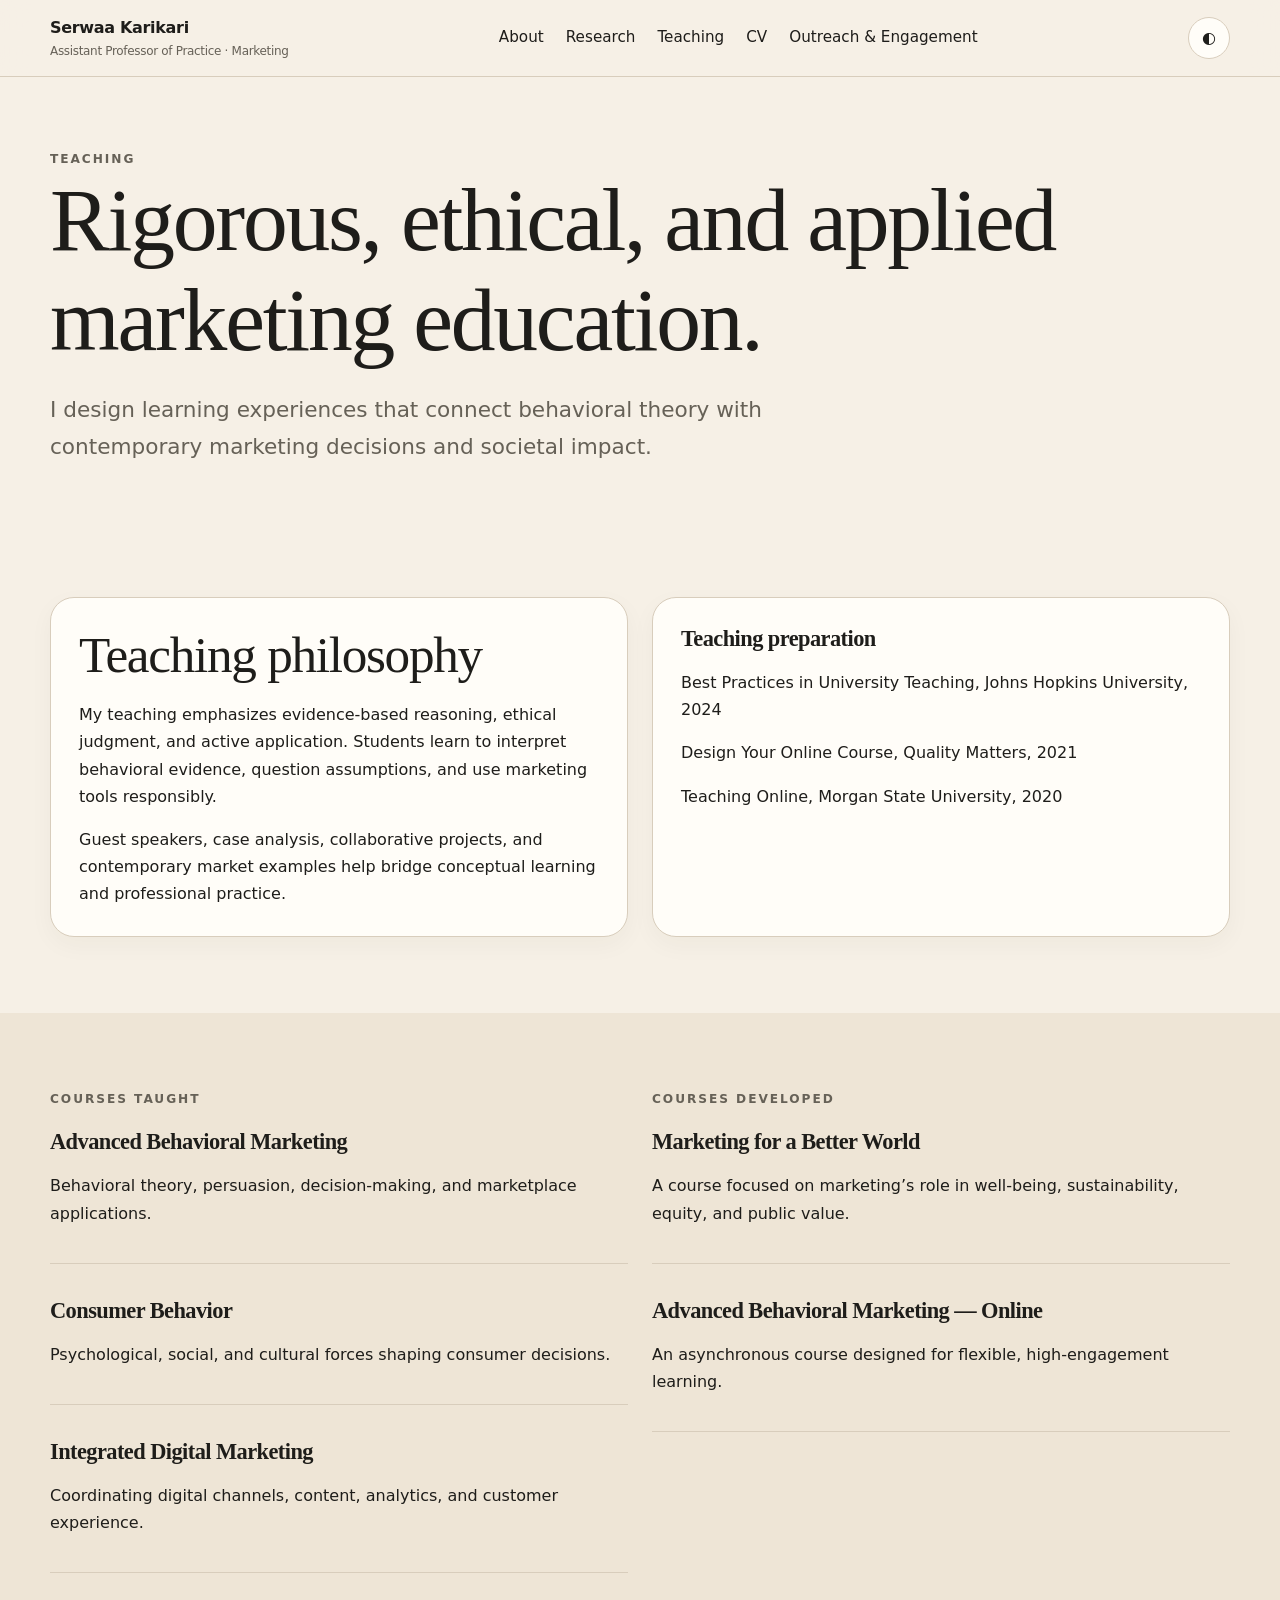
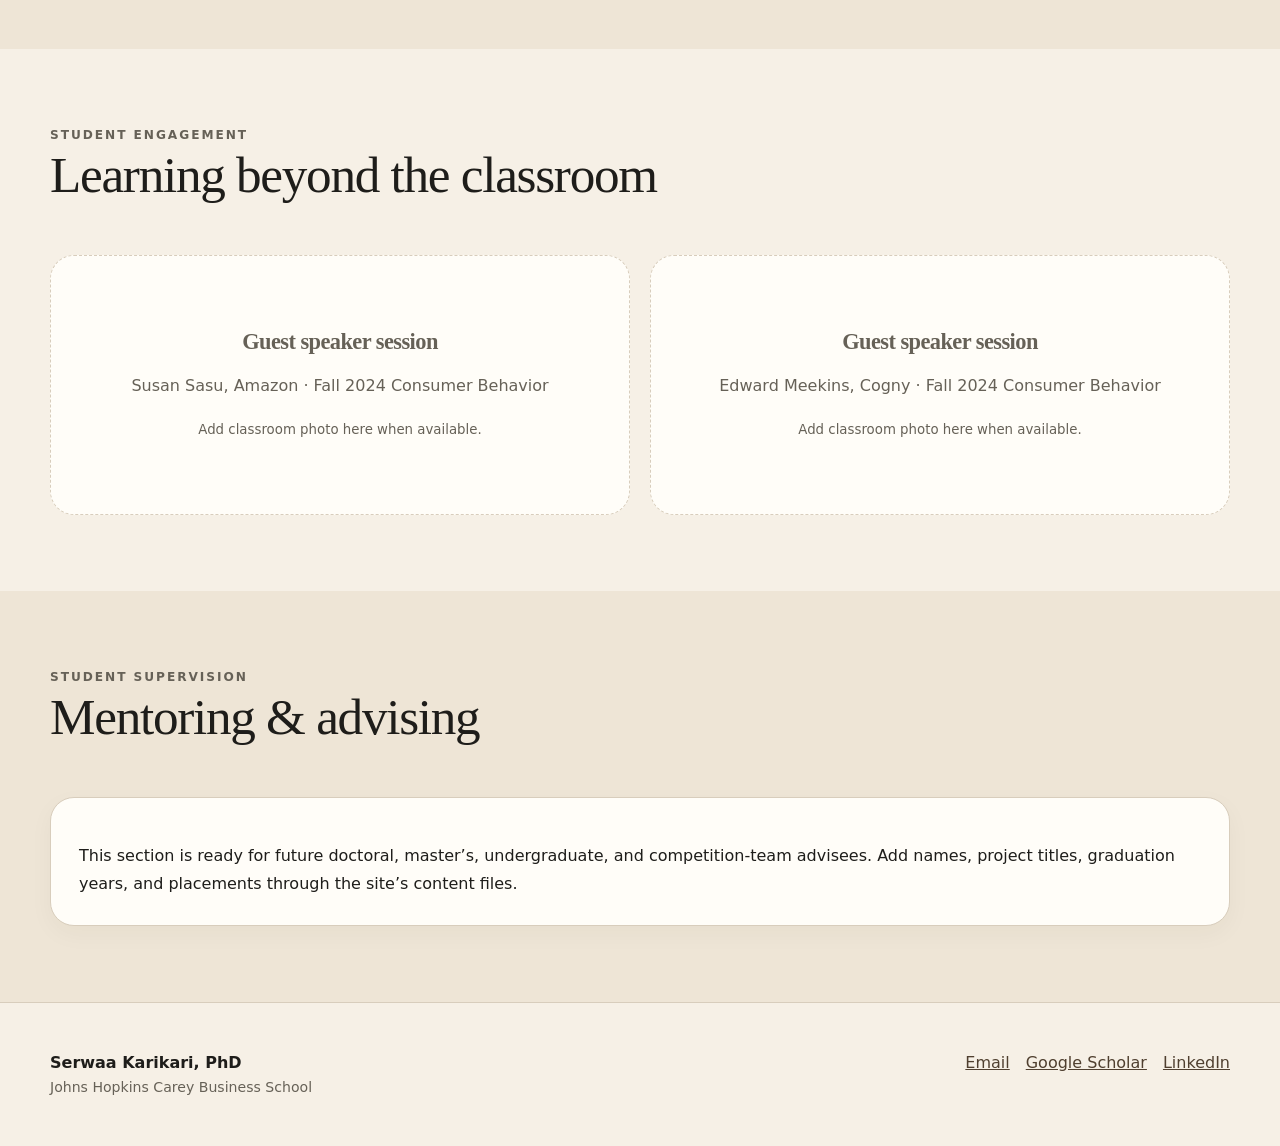
==== teaching.html @ 2c8d5670 "Add files via upload" ====
<!doctype html><html lang="en"><head><meta charset="utf-8"><meta name="viewport" content="width=device-width,initial-scale=1"><title>Teaching | Serwaa Karikari</title><link rel="stylesheet" href="css/style.css"></head><body><a class="skip-link" href="#main">Skip to content</a><header class="site-header"><div class="container nav-wrap"><a class="brand" href="index.html">Serwaa Karikari<small>Assistant Professor of Practice · Marketing</small></a><button class="menu-toggle" data-menu-toggle aria-label="Open navigation">☰</button><nav class="nav" aria-label="Primary"><a href="about.html">About</a><a href="research.html">Research</a><a href="teaching.html">Teaching</a><a href="cv.html">CV</a><a href="outreach.html">Outreach &amp; Engagement</a></nav><button class="theme-toggle" data-theme-toggle aria-label="Switch color theme">◐</button></div></header><main id="main"><section class="page-hero"><div class="container"><div class="eyebrow">Teaching</div><h1>Rigorous, ethical, and applied marketing education.</h1><p class="lede">I design learning experiences that connect behavioral theory with contemporary marketing decisions and societal impact.</p></div></section><section class="section"><div class="container grid-2"><div class="card reveal"><h2>Teaching philosophy</h2><p>My teaching emphasizes evidence-based reasoning, ethical judgment, and active application. Students learn to interpret behavioral evidence, question assumptions, and use marketing tools responsibly.</p><p>Guest speakers, case analysis, collaborative projects, and contemporary market examples help bridge conceptual learning and professional practice.</p></div><div class="card reveal"><h3>Teaching preparation</h3><p>Best Practices in University Teaching, Johns Hopkins University, 2024</p><p>Design Your Online Course, Quality Matters, 2021</p><p>Teaching Online, Morgan State University, 2020</p></div></div></section><section class="section alt"><div class="container"><div class="grid-2"><div><div class="eyebrow">Courses taught</div><div class="course-list"><div class="course reveal"><h3>Advanced Behavioral Marketing</h3><p>Behavioral theory, persuasion, decision-making, and marketplace applications.</p></div><div class="course reveal"><h3>Consumer Behavior</h3><p>Psychological, social, and cultural forces shaping consumer decisions.</p></div><div class="course reveal"><h3>Integrated Digital Marketing</h3><p>Coordinating digital channels, content, analytics, and customer experience.</p></div></div></div><div><div class="eyebrow">Courses developed</div><div class="course-list"><div class="course reveal"><h3>Marketing for a Better World</h3><p>A course focused on marketing’s role in well-being, sustainability, equity, and public value.</p></div><div class="course reveal"><h3>Advanced Behavioral Marketing — Online</h3><p>An asynchronous course designed for flexible, high-engagement learning.</p></div></div></div></div></div></section><section class="section"><div class="container"><div class="section-head"><div><div class="eyebrow">Student engagement</div><h2>Learning beyond the classroom</h2></div></div><div class="gallery"><div class="gallery-placeholder reveal"><div><h3>Guest speaker session</h3><p>Susan Sasu, Amazon · Fall 2024 Consumer Behavior</p><small>Add classroom photo here when available.</small></div></div><div class="gallery-placeholder reveal"><div><h3>Guest speaker session</h3><p>Edward Meekins, Cogny · Fall 2024 Consumer Behavior</p><small>Add classroom photo here when available.</small></div></div></div></div></section><section class="section alt"><div class="container"><div class="section-head"><div><div class="eyebrow">Student supervision</div><h2>Mentoring &amp; advising</h2></div></div><div class="card"><p>This section is ready for future doctoral, master’s, undergraduate, and competition-team advisees. Add names, project titles, graduation years, and placements through the site’s content files.</p></div></div></section></main><footer class="footer"><div class="container footer-grid"><div><strong>Serwaa Karikari, PhD</strong><div class="meta">Johns Hopkins Carey Business School</div></div><div class="footer-links"><a href="mailto:serwaa.karikari@jhu.edu">Email</a><a href="https://scholar.google.com/citations?user=FszX7wsAAAAJ&hl=en" target="_blank" rel="noopener">Google Scholar</a><a href="https://www.linkedin.com/in/serwaa-karikari-ph-d-89737316" target="_blank" rel="noopener">LinkedIn</a></div></div></footer><script src="js/main.js"></script></body></html>
---- css/style.css ----
:root{--bg:#f6f0e6;--surface:#fffdf8;--surface-2:#eee5d6;--text:#1e1d1a;--muted:#666157;--line:#d8cdbc;--link:#4f3f2f;--shadow:0 18px 50px rgba(50,43,34,.10);--radius:24px;--serif:Georgia,'Times New Roman',serif;--sans:Inter,ui-sans-serif,system-ui,-apple-system,BlinkMacSystemFont,'Segoe UI',sans-serif}
[data-theme='dark']{--bg:#171614;--surface:#211f1c;--surface-2:#2b2824;--text:#f5efe6;--muted:#bbb2a7;--line:#3b3731;--link:#e7d9c8;--shadow:0 18px 50px rgba(0,0,0,.25)}
*{box-sizing:border-box}html{scroll-behavior:smooth}body{margin:0;background:var(--bg);color:var(--text);font-family:var(--sans);line-height:1.7}img{max-width:100%;display:block}a{color:var(--link)}button,input,select{font:inherit}.container{width:min(1180px,calc(100% - 36px));margin:auto}.skip-link{position:absolute;left:-9999px}.skip-link:focus{left:16px;top:16px;background:var(--surface);padding:12px;z-index:999}
.site-header{position:sticky;top:0;z-index:50;background:color-mix(in srgb,var(--bg) 88%,transparent);backdrop-filter:blur(14px);border-bottom:1px solid var(--line)}.nav-wrap{display:flex;align-items:center;justify-content:space-between;min-height:76px;gap:24px}.brand{text-decoration:none;color:var(--text);font-weight:750;letter-spacing:-.02em}.brand small{display:block;font-weight:500;color:var(--muted);font-size:.75rem}.nav{display:flex;align-items:center;gap:22px}.nav a{text-decoration:none;color:var(--text);font-size:.95rem}.nav a[aria-current='page']{font-weight:750}.theme-toggle{border:1px solid var(--line);background:var(--surface);color:var(--text);width:42px;height:42px;border-radius:999px;cursor:pointer}.menu-toggle{display:none;border:0;background:transparent;color:var(--text);font-size:1.5rem}
.hero{padding:84px 0 66px}.hero-grid{display:grid;grid-template-columns:1.2fr .8fr;gap:64px;align-items:center}.eyebrow{text-transform:uppercase;letter-spacing:.16em;font-size:.76rem;font-weight:800;color:var(--muted)}h1,h2,h3{font-family:var(--serif);line-height:1.12;letter-spacing:-.025em;margin:0 0 18px}h1{font-size:clamp(3rem,7vw,6.4rem);font-weight:500}h2{font-size:clamp(2rem,4vw,3.4rem);font-weight:500}h3{font-size:1.4rem}.lede{font-size:clamp(1.1rem,2vw,1.35rem);color:var(--muted);max-width:760px}.hero-actions,.inline-actions{display:flex;gap:14px;flex-wrap:wrap;margin-top:28px}.btn{display:inline-flex;align-items:center;justify-content:center;padding:13px 20px;border-radius:999px;border:1px solid var(--text);text-decoration:none;font-weight:700}.btn.primary{background:var(--text);color:var(--bg)}.btn.secondary{background:transparent;color:var(--text)}.portrait{background:var(--surface);padding:14px;border-radius:36px;box-shadow:var(--shadow)}.portrait img{border-radius:26px;aspect-ratio:4/5;object-fit:cover;object-position:center top}
.section{padding:76px 0}.section.alt{background:var(--surface-2)}.section-head{display:flex;justify-content:space-between;align-items:end;gap:24px;margin-bottom:34px}.section-head p{max-width:650px;color:var(--muted)}.grid-3{display:grid;grid-template-columns:repeat(3,1fr);gap:20px}.grid-2{display:grid;grid-template-columns:repeat(2,1fr);gap:24px}.card{background:var(--surface);border:1px solid var(--line);border-radius:var(--radius);padding:28px;box-shadow:0 8px 24px rgba(50,43,34,.04)}.card p:last-child{margin-bottom:0}.meta{font-size:.88rem;color:var(--muted)}.tag-list{display:flex;flex-wrap:wrap;gap:8px;margin-top:18px}.tag{border:1px solid var(--line);border-radius:999px;padding:6px 10px;font-size:.8rem}.stats{display:grid;grid-template-columns:repeat(4,1fr);gap:14px}.stat{padding:24px;border-top:1px solid var(--line)}.stat strong{display:block;font:500 2.4rem var(--serif)}
.timeline{position:relative;margin-top:24px}.timeline:before{content:'';position:absolute;left:15px;top:0;bottom:0;width:1px;background:var(--line)}.timeline-item{position:relative;padding:0 0 28px 50px}.timeline-item:before{content:'';position:absolute;left:8px;top:8px;width:15px;height:15px;border-radius:50%;background:var(--text);border:4px solid var(--bg)}.timeline-item button{width:100%;text-align:left;border:0;background:transparent;color:var(--text);padding:0;cursor:pointer}.timeline-detail{display:none;color:var(--muted);padding-top:8px}.timeline-item.open .timeline-detail{display:block}
.filters{display:flex;gap:12px;flex-wrap:wrap;margin-bottom:20px}.filters input,.filters select{padding:12px 14px;border:1px solid var(--line);border-radius:12px;background:var(--surface);color:var(--text)}.filters input{min-width:280px;flex:1}.publication{padding:22px 0;border-bottom:1px solid var(--line)}.publication:last-child{border-bottom:0}.publication a{text-decoration-thickness:1px}.project-card{overflow:hidden;padding:0}.project-visual{min-height:180px;background:linear-gradient(135deg,var(--surface-2),var(--surface));display:flex;align-items:center;justify-content:center;font:500 4rem var(--serif)}.project-body{padding:26px}
.page-hero{padding:72px 0 34px}.prose{max-width:800px}.prose p{font-size:1.08rem}.course-list,.service-list{display:grid;gap:14px}.course{padding:20px 0;border-bottom:1px solid var(--line)}.gallery{display:grid;grid-template-columns:repeat(2,1fr);gap:20px}.gallery-placeholder{background:var(--surface);border:1px dashed var(--line);border-radius:var(--radius);min-height:260px;display:grid;place-items:center;text-align:center;padding:24px;color:var(--muted)}.cv-frame{width:100%;height:780px;border:1px solid var(--line);border-radius:18px;background:white}
.news-list{display:grid;gap:14px}.news-item{display:grid;grid-template-columns:110px 1fr;gap:20px;padding:18px 0;border-bottom:1px solid var(--line)}.footer{padding:46px 0;border-top:1px solid var(--line)}.footer-grid{display:flex;justify-content:space-between;gap:24px;align-items:flex-start}.footer-links{display:flex;gap:16px;flex-wrap:wrap}.reveal{opacity:0;transform:translateY(20px);transition:.65s ease}.reveal.visible{opacity:1;transform:none}
@media(max-width:900px){.hero-grid,.grid-3,.grid-2,.stats,.gallery{grid-template-columns:1fr 1fr}.hero-grid{gap:32px}.nav{display:none;position:absolute;left:18px;right:18px;top:70px;background:var(--surface);padding:18px;border:1px solid var(--line);border-radius:18px;box-shadow:var(--shadow);flex-direction:column;align-items:flex-start}.nav.open{display:flex}.menu-toggle{display:block}.theme-toggle{margin-left:auto}.portrait{max-width:520px}.hero-grid{grid-template-columns:1fr}.hero-copy{order:2}.portrait{order:1}.cv-frame{height:620px}}
@media(max-width:620px){.grid-3,.grid-2,.stats,.gallery{grid-template-columns:1fr}.hero{padding-top:42px}h1{font-size:3.3rem}.section{padding:54px 0}.section-head,.footer-grid{display:block}.news-item{grid-template-columns:1fr}.cv-frame{height:520px}}
@media(prefers-reduced-motion:reduce){*{scroll-behavior:auto!important;animation:none!important;transition:none!important}.reveal{opacity:1;transform:none}}
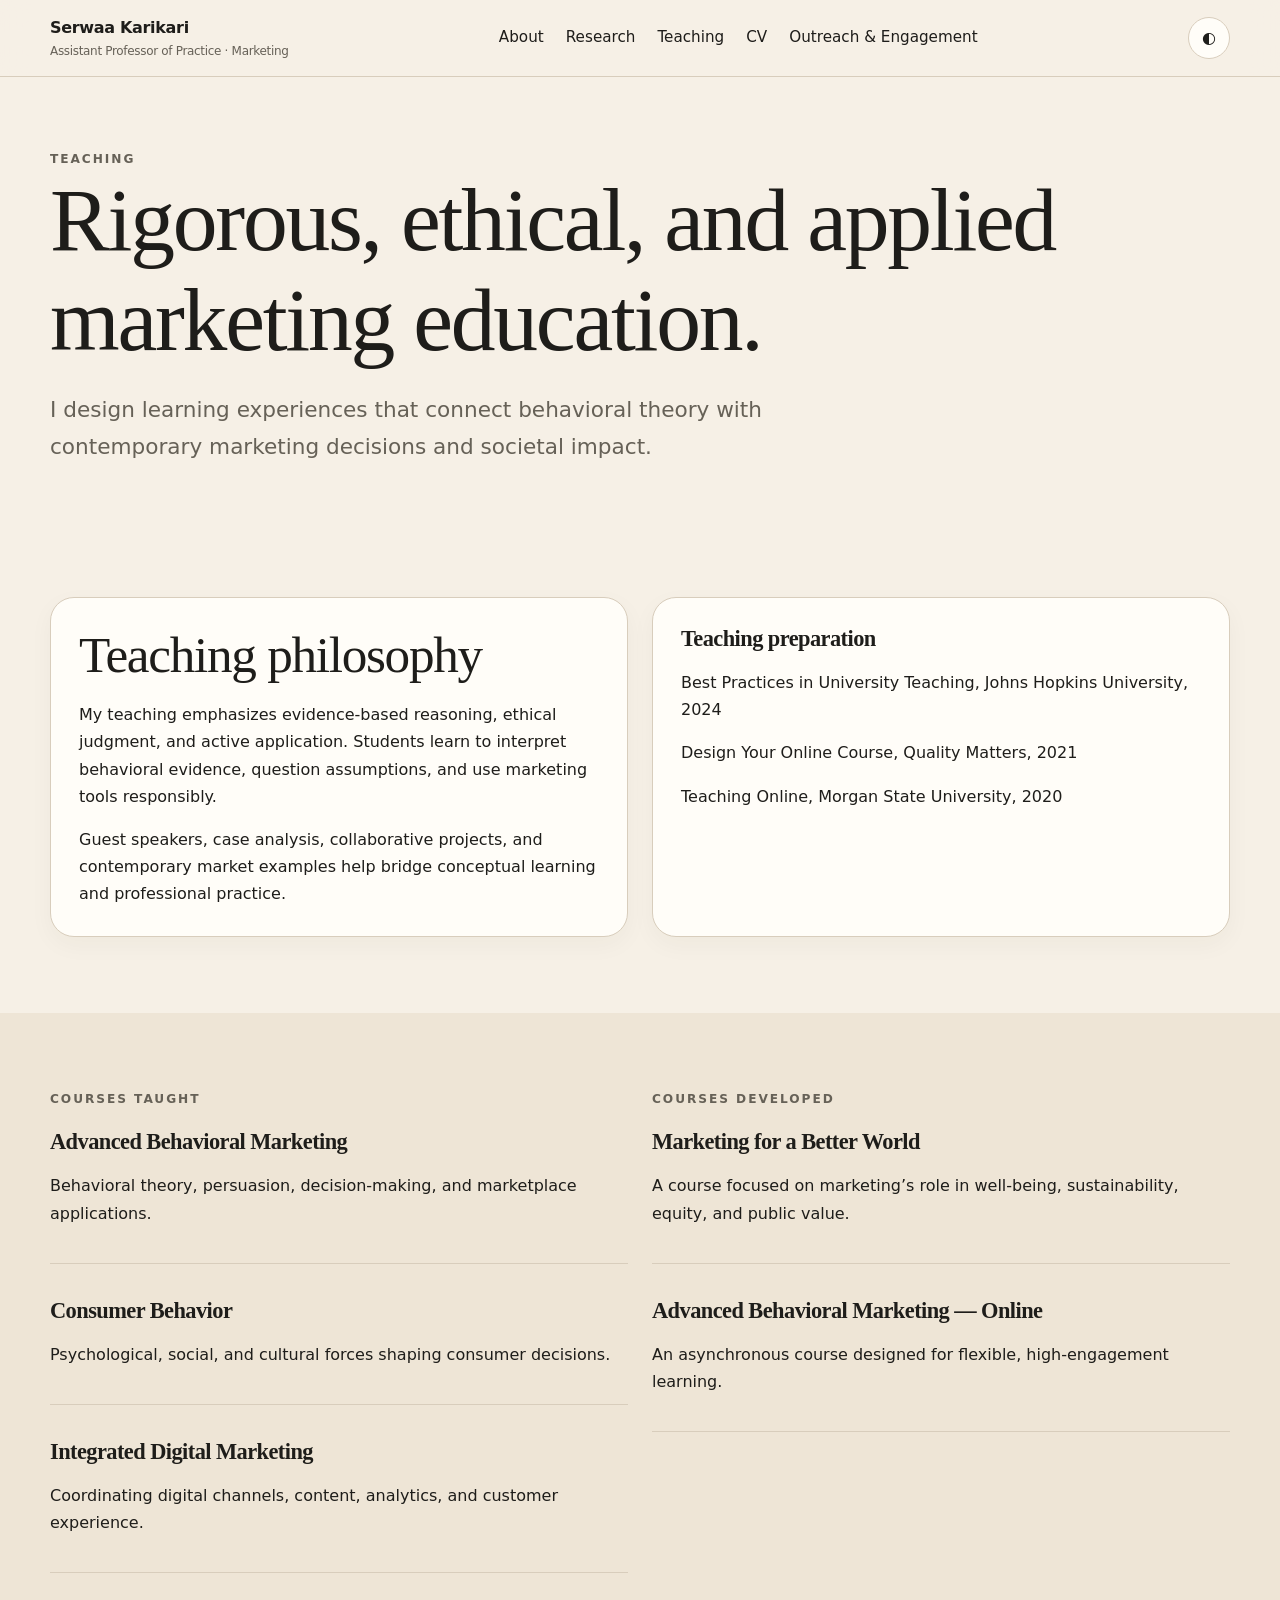
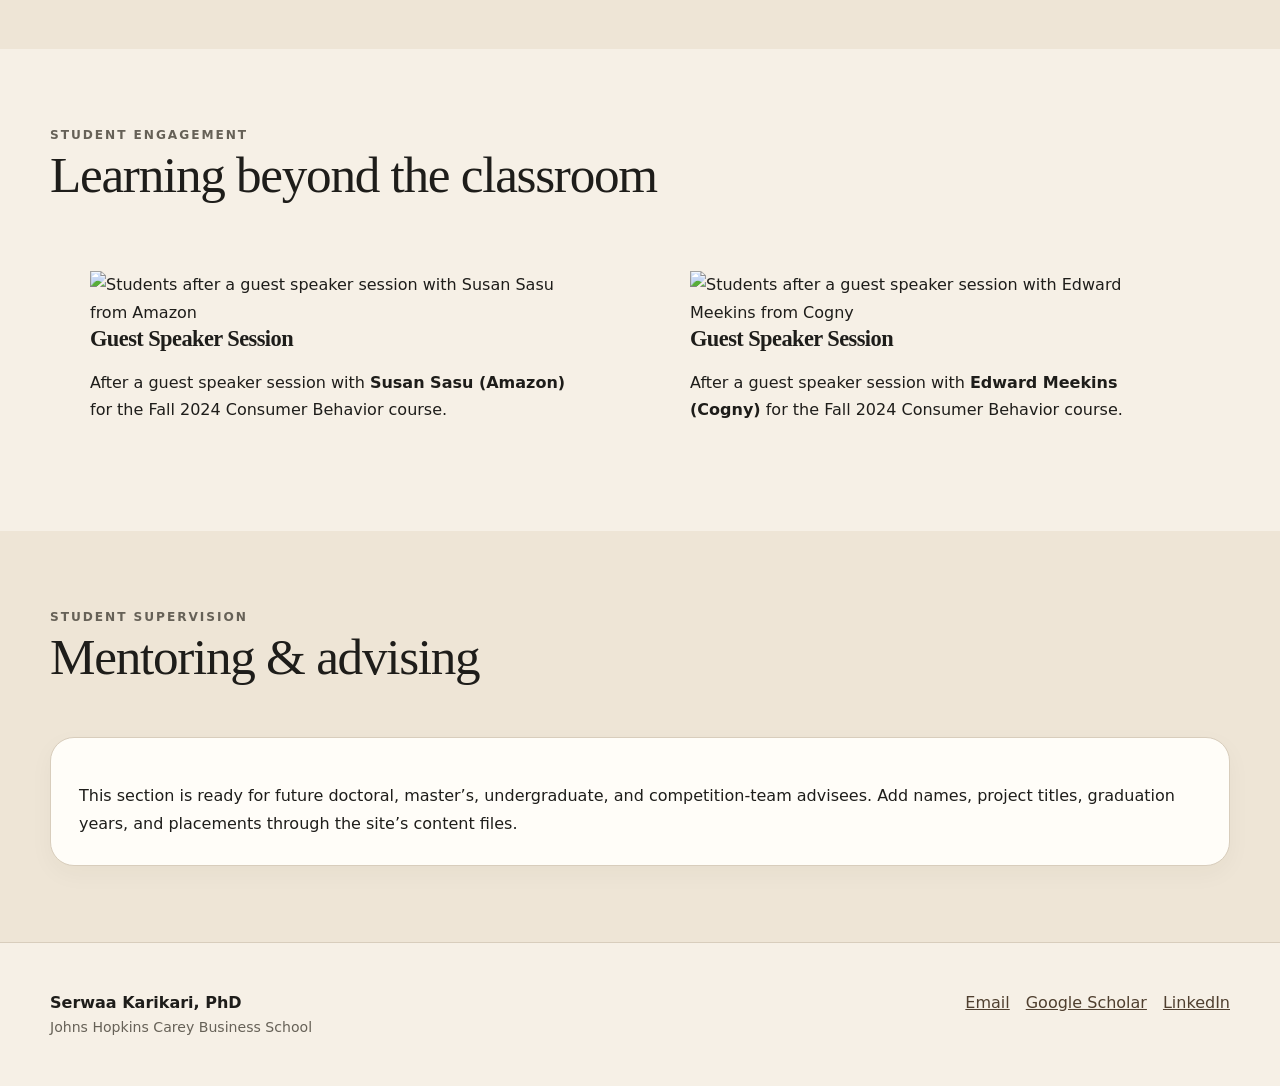
==== commit 79b97049: "Update teaching.html" ====
--- a/teaching.html
+++ b/teaching.html
@@ -1 +1,36 @@
-<!doctype html><html lang="en"><head><meta charset="utf-8"><meta name="viewport" content="width=device-width,initial-scale=1"><title>Teaching | Serwaa Karikari</title><link rel="stylesheet" href="css/style.css"></head><body><a class="skip-link" href="#main">Skip to content</a><header class="site-header"><div class="container nav-wrap"><a class="brand" href="index.html">Serwaa Karikari<small>Assistant Professor of Practice · Marketing</small></a><button class="menu-toggle" data-menu-toggle aria-label="Open navigation">☰</button><nav class="nav" aria-label="Primary"><a href="about.html">About</a><a href="research.html">Research</a><a href="teaching.html">Teaching</a><a href="cv.html">CV</a><a href="outreach.html">Outreach &amp; Engagement</a></nav><button class="theme-toggle" data-theme-toggle aria-label="Switch color theme">◐</button></div></header><main id="main"><section class="page-hero"><div class="container"><div class="eyebrow">Teaching</div><h1>Rigorous, ethical, and applied marketing education.</h1><p class="lede">I design learning experiences that connect behavioral theory with contemporary marketing decisions and societal impact.</p></div></section><section class="section"><div class="container grid-2"><div class="card reveal"><h2>Teaching philosophy</h2><p>My teaching emphasizes evidence-based reasoning, ethical judgment, and active application. Students learn to interpret behavioral evidence, question assumptions, and use marketing tools responsibly.</p><p>Guest speakers, case analysis, collaborative projects, and contemporary market examples help bridge conceptual learning and professional practice.</p></div><div class="card reveal"><h3>Teaching preparation</h3><p>Best Practices in University Teaching, Johns Hopkins University, 2024</p><p>Design Your Online Course, Quality Matters, 2021</p><p>Teaching Online, Morgan State University, 2020</p></div></div></section><section class="section alt"><div class="container"><div class="grid-2"><div><div class="eyebrow">Courses taught</div><div class="course-list"><div class="course reveal"><h3>Advanced Behavioral Marketing</h3><p>Behavioral theory, persuasion, decision-making, and marketplace applications.</p></div><div class="course reveal"><h3>Consumer Behavior</h3><p>Psychological, social, and cultural forces shaping consumer decisions.</p></div><div class="course reveal"><h3>Integrated Digital Marketing</h3><p>Coordinating digital channels, content, analytics, and customer experience.</p></div></div></div><div><div class="eyebrow">Courses developed</div><div class="course-list"><div class="course reveal"><h3>Marketing for a Better World</h3><p>A course focused on marketing’s role in well-being, sustainability, equity, and public value.</p></div><div class="course reveal"><h3>Advanced Behavioral Marketing — Online</h3><p>An asynchronous course designed for flexible, high-engagement learning.</p></div></div></div></div></div></section><section class="section"><div class="container"><div class="section-head"><div><div class="eyebrow">Student engagement</div><h2>Learning beyond the classroom</h2></div></div><div class="gallery"><div class="gallery-placeholder reveal"><div><h3>Guest speaker session</h3><p>Susan Sasu, Amazon · Fall 2024 Consumer Behavior</p><small>Add classroom photo here when available.</small></div></div><div class="gallery-placeholder reveal"><div><h3>Guest speaker session</h3><p>Edward Meekins, Cogny · Fall 2024 Consumer Behavior</p><small>Add classroom photo here when available.</small></div></div></div></div></section><section class="section alt"><div class="container"><div class="section-head"><div><div class="eyebrow">Student supervision</div><h2>Mentoring &amp; advising</h2></div></div><div class="card"><p>This section is ready for future doctoral, master’s, undergraduate, and competition-team advisees. Add names, project titles, graduation years, and placements through the site’s content files.</p></div></div></section></main><footer class="footer"><div class="container footer-grid"><div><strong>Serwaa Karikari, PhD</strong><div class="meta">Johns Hopkins Carey Business School</div></div><div class="footer-links"><a href="mailto:serwaa.karikari@jhu.edu">Email</a><a href="https://scholar.google.com/citations?user=FszX7wsAAAAJ&hl=en" target="_blank" rel="noopener">Google Scholar</a><a href="https://www.linkedin.com/in/serwaa-karikari-ph-d-89737316" target="_blank" rel="noopener">LinkedIn</a></div></div></footer><script src="js/main.js"></script></body></html>
+<!doctype html><html lang="en"><head><meta charset="utf-8"><meta name="viewport" content="width=device-width,initial-scale=1"><title>Teaching | Serwaa Karikari</title><link rel="stylesheet" href="css/style.css"></head><body><a class="skip-link" href="#main">Skip to content</a><header class="site-header"><div class="container nav-wrap"><a class="brand" href="index.html">Serwaa Karikari<small>Assistant Professor of Practice · Marketing</small></a><button class="menu-toggle" data-menu-toggle aria-label="Open navigation">☰</button><nav class="nav" aria-label="Primary"><a href="about.html">About</a><a href="research.html">Research</a><a href="teaching.html">Teaching</a><a href="cv.html">CV</a><a href="outreach.html">Outreach &amp; Engagement</a></nav><button class="theme-toggle" data-theme-toggle aria-label="Switch color theme">◐</button></div></header><main id="main"><section class="page-hero"><div class="container"><div class="eyebrow">Teaching</div><h1>Rigorous, ethical, and applied marketing education.</h1><p class="lede">I design learning experiences that connect behavioral theory with contemporary marketing decisions and societal impact.</p></div></section><section class="section"><div class="container grid-2"><div class="card reveal"><h2>Teaching philosophy</h2><p>My teaching emphasizes evidence-based reasoning, ethical judgment, and active application. Students learn to interpret behavioral evidence, question assumptions, and use marketing tools responsibly.</p><p>Guest speakers, case analysis, collaborative projects, and contemporary market examples help bridge conceptual learning and professional practice.</p></div><div class="card reveal"><h3>Teaching preparation</h3><p>Best Practices in University Teaching, Johns Hopkins University, 2024</p><p>Design Your Online Course, Quality Matters, 2021</p><p>Teaching Online, Morgan State University, 2020</p></div></div></section><section class="section alt"><div class="container"><div class="grid-2"><div><div class="eyebrow">Courses taught</div><div class="course-list"><div class="course reveal"><h3>Advanced Behavioral Marketing</h3><p>Behavioral theory, persuasion, decision-making, and marketplace applications.</p></div><div class="course reveal"><h3>Consumer Behavior</h3><p>Psychological, social, and cultural forces shaping consumer decisions.</p></div><div class="course reveal"><h3>Integrated Digital Marketing</h3><p>Coordinating digital channels, content, analytics, and customer experience.</p></div></div></div><div><div class="eyebrow">Courses developed</div><div class="course-list"><div class="course reveal"><h3>Marketing for a Better World</h3><p>A course focused on marketing’s role in well-being, sustainability, equity, and public value.</p></div><div class="course reveal"><h3>Advanced Behavioral Marketing — Online</h3><p>An asynchronous course designed for flexible, high-engagement learning.</p></div></div></div></div></div></section><section class="section"><div class="container"><div class="section-head"><div><div class="eyebrow">Student engagement</div><h2>Learning beyond the classroom</h2></div></div>
+<div class="gallery">
+<figure class="teaching-photo reveal">
+        <img
+            src="assets/images/susan-sasu.jpg"
+            alt="Students after a guest speaker session with Susan Sasu from Amazon"
+            loading="lazy">
+
+        <figcaption>
+            <h3>Guest Speaker Session</h3>
+            <p>
+                After a guest speaker session with
+                <strong>Susan Sasu (Amazon)</strong>
+                for the Fall 2024 Consumer Behavior course.
+            </p>
+        </figcaption>
+    </figure>
+
+    <figure class="teaching-photo reveal">
+        <img
+            src="assets/images/edward-meekins.jpg"
+            alt="Students after a guest speaker session with Edward Meekins from Cogny"
+            loading="lazy">
+
+        <figcaption>
+            <h3>Guest Speaker Session</h3>
+            <p>
+                After a guest speaker session with
+                <strong>Edward Meekins (Cogny)</strong>
+                for the Fall 2024 Consumer Behavior course.
+            </p>
+        </figcaption>
+    </figure>
+
+</div>
+</div></section><section class="section alt"><div class="container"><div class="section-head"><div><div class="eyebrow">Student supervision</div><h2>Mentoring &amp; advising</h2></div></div><div class="card"><p>This section is ready for future doctoral, master’s, undergraduate, and competition-team advisees. Add names, project titles, graduation years, and placements through the site’s content files.</p></div></div></section></main><footer class="footer"><div class="container footer-grid"><div><strong>Serwaa Karikari, PhD</strong><div class="meta">Johns Hopkins Carey Business School</div></div><div class="footer-links"><a href="mailto:serwaa.karikari@jhu.edu">Email</a><a href="https://scholar.google.com/citations?user=FszX7wsAAAAJ&hl=en" target="_blank" rel="noopener">Google Scholar</a><a href="https://www.linkedin.com/in/serwaa-karikari-ph-d-89737316" target="_blank" rel="noopener">LinkedIn</a></div></div></footer><script src="js/main.js"></script></body></html>
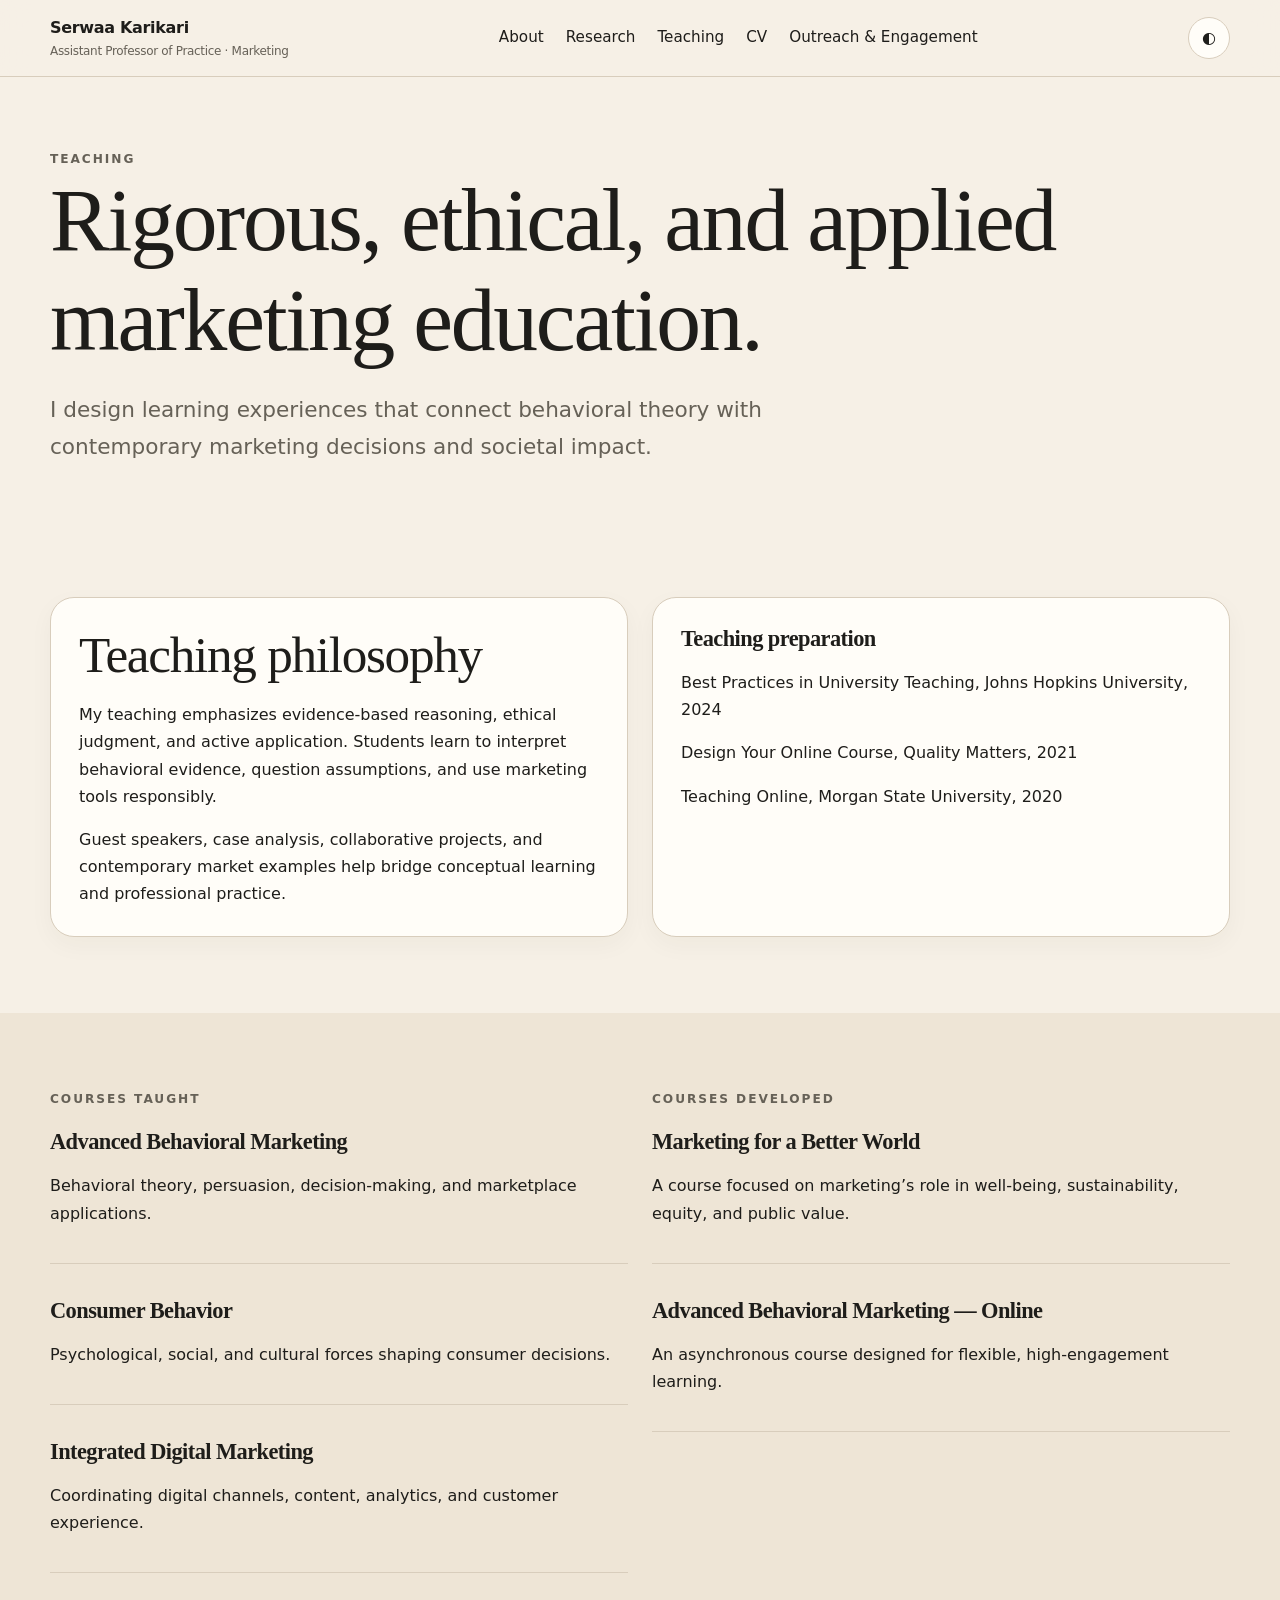
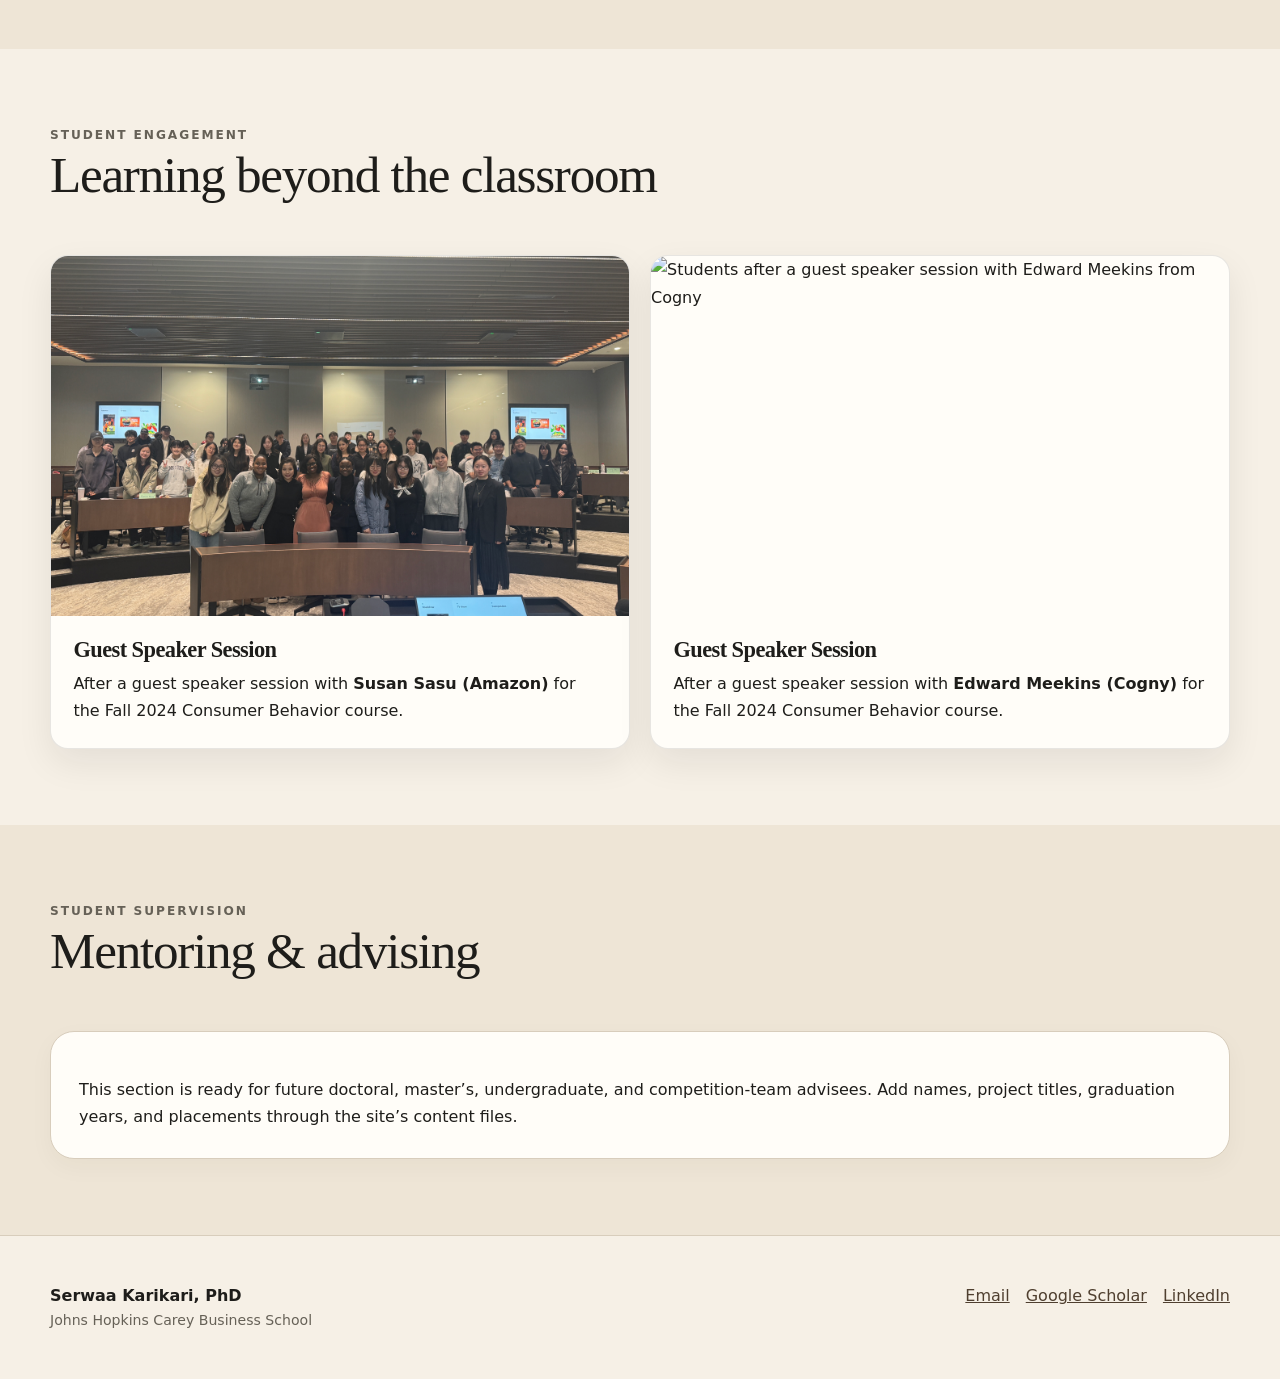
==== commit 4d88c074: "Update teaching.html" ====
--- a/teaching.html
+++ b/teaching.html
@@ -2,7 +2,7 @@
 <div class="gallery">
 <figure class="teaching-photo reveal">
         <img
-            src="assets/images/susan-sasu.jpg"
+            src="assets/images/susan-sasu-guest-session.jpg"
             alt="Students after a guest speaker session with Susan Sasu from Amazon"
             loading="lazy">
 
@@ -18,7 +18,7 @@
 
     <figure class="teaching-photo reveal">
         <img
-            src="assets/images/edward-meekins.jpg"
+            src="assets/images/edward-meekins-guest-session.jpg"
             alt="Students after a guest speaker session with Edward Meekins from Cogny"
             loading="lazy">
 
--- a/css/style.css
+++ b/css/style.css
@@ -11,3 +11,52 @@
 @media(max-width:900px){.hero-grid,.grid-3,.grid-2,.stats,.gallery{grid-template-columns:1fr 1fr}.hero-grid{gap:32px}.nav{display:none;position:absolute;left:18px;right:18px;top:70px;background:var(--surface);padding:18px;border:1px solid var(--line);border-radius:18px;box-shadow:var(--shadow);flex-direction:column;align-items:flex-start}.nav.open{display:flex}.menu-toggle{display:block}.theme-toggle{margin-left:auto}.portrait{max-width:520px}.hero-grid{grid-template-columns:1fr}.hero-copy{order:2}.portrait{order:1}.cv-frame{height:620px}}
 @media(max-width:620px){.grid-3,.grid-2,.stats,.gallery{grid-template-columns:1fr}.hero{padding-top:42px}h1{font-size:3.3rem}.section{padding:54px 0}.section-head,.footer-grid{display:block}.news-item{grid-template-columns:1fr}.cv-frame{height:520px}}
 @media(prefers-reduced-motion:reduce){*{scroll-behavior:auto!important;animation:none!important;transition:none!important}.reveal{opacity:1;transform:none}}
+/* Teaching page guest speaker photo cards */
+
+.teaching-photo {
+  margin: 0;
+  overflow: hidden;
+  background: var(--surface, #ffffff);
+  border: 1px solid rgba(20, 20, 20, 0.1);
+  border-radius: 18px;
+  box-shadow: 0 14px 35px rgba(20, 20, 20, 0.08);
+  transition:
+    transform 0.3s ease,
+    box-shadow 0.3s ease;
+}
+
+.teaching-photo:hover {
+  transform: translateY(-4px);
+  box-shadow: 0 20px 45px rgba(20, 20, 20, 0.13);
+}
+
+.teaching-photo img {
+  display: block;
+  width: 100%;
+  height: 360px;
+  object-fit: cover;
+  object-position: center;
+  transition: transform 0.45s ease;
+}
+
+.teaching-photo:hover img {
+  transform: scale(1.03);
+}
+
+.teaching-photo figcaption {
+  padding: 1.3rem 1.4rem 1.5rem;
+}
+
+.teaching-photo figcaption h3 {
+  margin: 0 0 0.45rem;
+}
+
+.teaching-photo figcaption p {
+  margin: 0;
+}
+
+@media (max-width: 700px) {
+  .teaching-photo img {
+    height: 260px;
+  }
+}
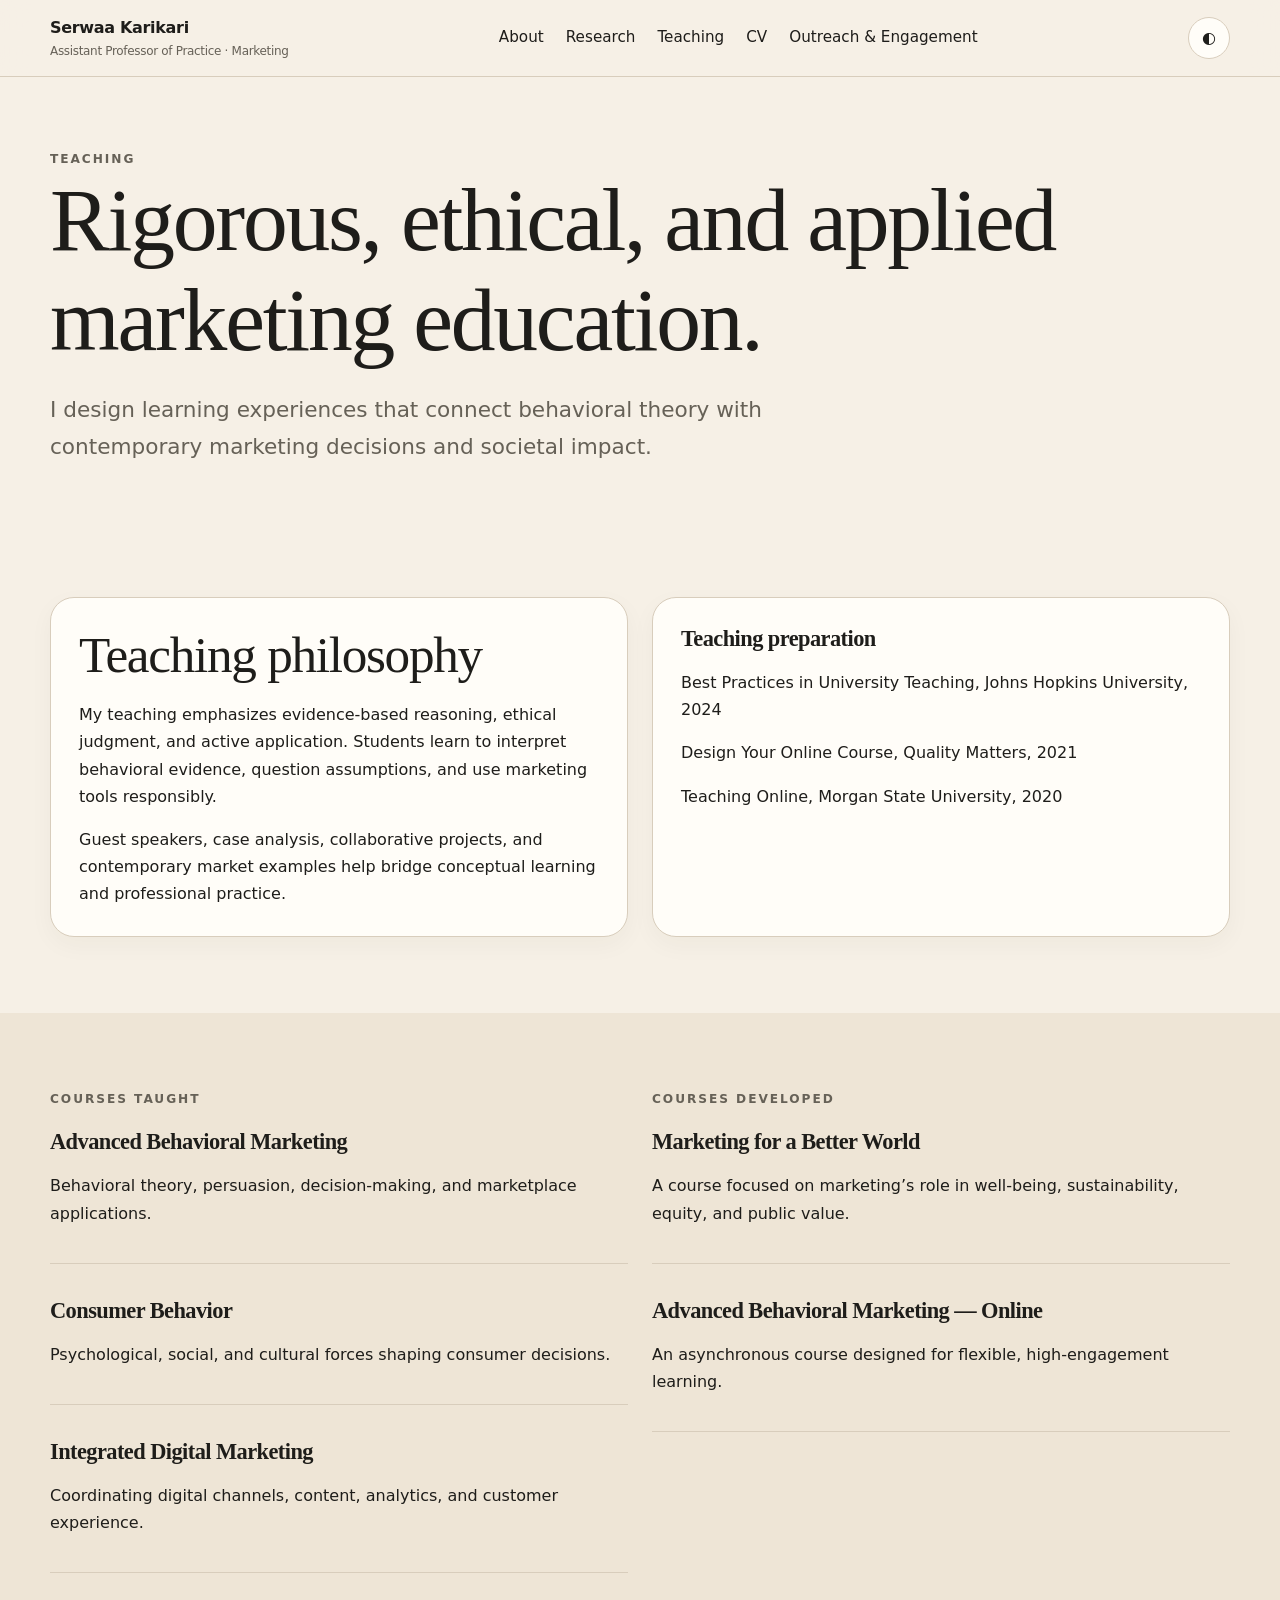
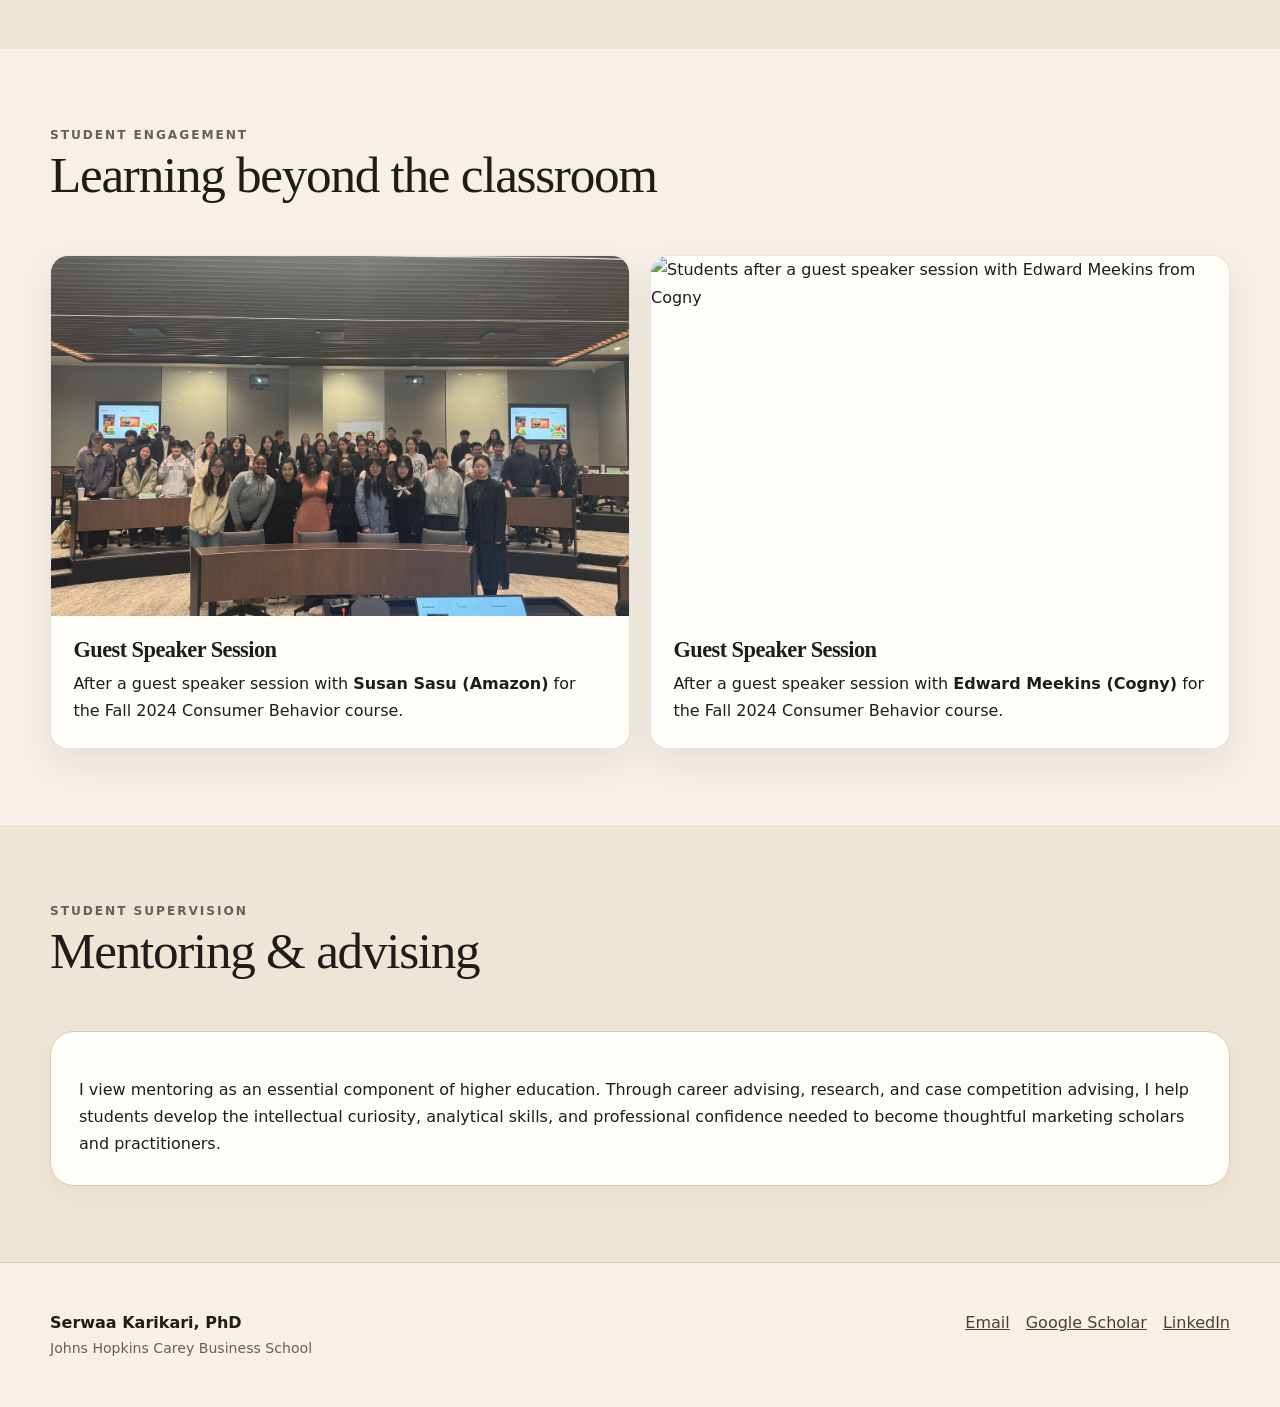
==== commit af16c0cc: "Update teaching.html" ====
--- a/teaching.html
+++ b/teaching.html
@@ -33,4 +33,5 @@
     </figure>
 
 </div>
-</div></section><section class="section alt"><div class="container"><div class="section-head"><div><div class="eyebrow">Student supervision</div><h2>Mentoring &amp; advising</h2></div></div><div class="card"><p>This section is ready for future doctoral, master’s, undergraduate, and competition-team advisees. Add names, project titles, graduation years, and placements through the site’s content files.</p></div></div></section></main><footer class="footer"><div class="container footer-grid"><div><strong>Serwaa Karikari, PhD</strong><div class="meta">Johns Hopkins Carey Business School</div></div><div class="footer-links"><a href="mailto:serwaa.karikari@jhu.edu">Email</a><a href="https://scholar.google.com/citations?user=FszX7wsAAAAJ&hl=en" target="_blank" rel="noopener">Google Scholar</a><a href="https://www.linkedin.com/in/serwaa-karikari-ph-d-89737316" target="_blank" rel="noopener">LinkedIn</a></div></div></footer><script src="js/main.js"></script></body></html>
+</div></section><section class="section alt"><div class="container"><div class="section-head"><div><div class="eyebrow">Student supervision</div><h2>Mentoring &amp; advising</h2></div></div><div class="card">
+        <p>I view mentoring as an essential component of higher education. Through career advising, research, and case competition advising, I help students develop the intellectual curiosity, analytical skills, and professional confidence needed to become thoughtful marketing scholars and practitioners.</p></div></div></section></main><footer class="footer"><div class="container footer-grid"><div><strong>Serwaa Karikari, PhD</strong><div class="meta">Johns Hopkins Carey Business School</div></div><div class="footer-links"><a href="mailto:serwaa.karikari@jhu.edu">Email</a><a href="https://scholar.google.com/citations?user=FszX7wsAAAAJ&hl=en" target="_blank" rel="noopener">Google Scholar</a><a href="https://www.linkedin.com/in/serwaa-karikari-ph-d-89737316" target="_blank" rel="noopener">LinkedIn</a></div></div></footer><script src="js/main.js"></script></body></html>
